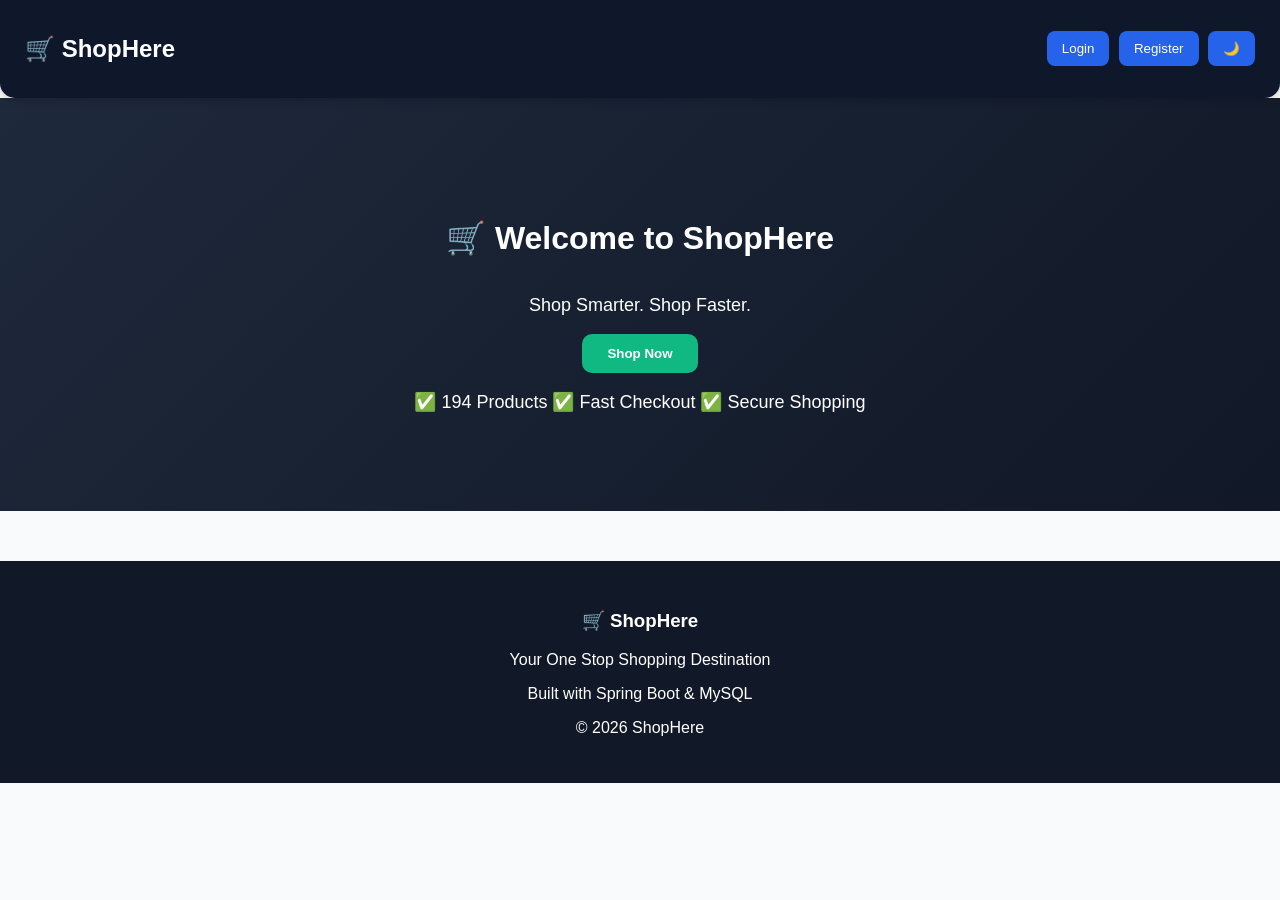
==== src/main/resources/static/index.html @ 90687da4 "Initial commit for shophere ecommerce application" ====
<!DOCTYPE html>
<html>

<head>
    <meta charset="UTF-8">
    <title>ShopHere</title>
    <link rel="stylesheet" href="style.css">
</head>

<body>

    <div id="toast"></div>

    <nav>

        <h2>🛒 ShopHere</h2>

        <div>

            <button onclick="goToLogin()">
                Login
            </button>

            <button onclick="window.location.href='register.html'">
                Register
            </button>

            <button onclick="toggleDarkMode()">
                🌙
            </button>

        </div>

    </nav>

    <div class="hero">

        <h1>🛒 Welcome to ShopHere</h1>

        <p>
            Shop Smarter. Shop Faster.
        </p>

        <button onclick="goToLogin()">
            Shop Now
        </button>

        <p>
            ✅ 194 Products
            ✅ Fast Checkout
            ✅ Secure Shopping
        </p>

    </div>

    <footer>

        <h3>🛒 ShopHere</h3>

        <p>
            Your One Stop Shopping Destination
        </p>

        <p>
            Built with Spring Boot & MySQL
        </p>

        <p>
            © 2026 ShopHere
        </p>

    </footer>

    <script src="app.js"></script>

</body>

</html>
---- src/main/resources/static/style.css ----
body{

    background:#f8fafc;

    color:#1e293b;

    margin:0;

    font-family:
        "Segoe UI",
        sans-serif;
}

h1{
    text-align:center;
    padding:20px;
}
#wishlist{

    display:grid;

    grid-template-columns:
        repeat(auto-fill,minmax(280px,1fr));

    gap:25px;

    max-width:1200px;

    margin:auto;

    padding:20px;
}
#products{
    display:grid;
    grid-template-columns:repeat(auto-fill,minmax(250px,1fr));
    gap:20px;
    padding:20px;
}
.badge{

    display:inline-block;

    background:#ecfdf5;

    color:#047857;

    padding:5px 10px;

    border-radius:20px;

    font-size:12px;

    margin-bottom:10px;
}
.card{

    background:white;

    border-radius:15px;

    padding:15px;

    text-align:center;

    box-shadow:
        0 4px 12px
        rgba(0,0,0,0.1);

    max-width:320px;

    margin:auto;

    transition:0.3s;
}
.card:hover{
transform:translateY(-8px);
box-shadow:0 10px 25px rgba(0,0,0,0.2);
}
.card h3{
font-size:16px;
min-height:45px;
}
.card h4{
color:#059669;
font-size:22px;
}
.rating{
color:#f59e0b;
font-weight:bold;
}
.card p{
    color:#555;
}
nav{
    background:#1f2937;
    color:white;
    padding:15px;
    display:flex;
    justify-content:space-between;
    align-items:center;
}
nav{

    max-width:1400px;

    margin:auto;

    border-radius:0 0 15px 15px;
}

nav button{
    background:#2563eb;
    color:white;
    border:none;
    padding:10px 15px;
    border-radius:8px;
    cursor:pointer;
    margin-left:5px;
    transition:0.3s;
}

nav button:hover{
    background:#1d4ed8;
}

.auth-box{

    width:100%;

    max-width:450px;

    background:white;

    padding:30px;

    border-radius:15px;

    box-shadow:0 10px 30px rgba(
        0,0,0,0.1
    );

    margin:auto;
}
.auth-container{

    display:flex;

    justify-content:center;

    align-items:center;

    min-height:80vh;
}
.auth-box input{

    width:100%;

    padding:12px;

    margin-bottom:15px;

    border:1px solid #ddd;

    border-radius:8px;
}

.auth-box button{
    width:100%;
    padding:10px;
}

.title{

    text-align:center;

    color:#0f172a;

    font-size:36px;

    margin-top:40px;
}

#products{
    display:grid;
    grid-template-columns:repeat(auto-fill,minmax(250px,1fr));
    gap:20px;
    padding:20px;
}
#cart{

    display:grid;

    grid-template-columns:
        repeat(auto-fit,minmax(280px,300px));

    justify-content:center;

    gap:25px;

    padding:20px;
    max-width:1200px;
margin:auto
}

.card button{

    width:auto;

    padding:10px 15px;

    border:none;

    border-radius:8px;

    cursor:pointer;

    display:block;

    margin:10px auto 0;
}
.page-container{

    width:95%;

    max-width:1400px;

    margin:auto;
}
#cart{
    padding:20px;
}
nav{
    background:#0f172a;
    color:white;

    display:flex;
    justify-content:space-between;
    align-items:center;

    padding:15px 25px;

    position:sticky;
    top:0;
    z-index:1000;

    box-shadow:0 2px 10px rgba(0,0,0,0.2);
}
#cart .card{

    background:white;

    border-radius:15px;

    padding:20px;

    text-align:center;

    box-shadow:
        0 4px 12px rgba(0,0,0,0.1);

    min-height:400px;
}
textarea{
    width:100%;
    padding:10px;
    margin-top:10px;
}

#checkoutForm{
    max-width:500px;
    margin:auto;
}
button{
background:#f59e0b;
color:white;
border:none;
padding:10px 15px;
border-radius:8px;
cursor:pointer;
transition:0.3s;
}
#pagination{

    text-align:center;

    margin:30px 0;
}

#pagination button{

    margin:5px;

    padding:10px 15px;

    border:none;

    border-radius:5px;

    cursor:pointer;

    background:#f8fafc;

    color:white;
}
.container{
    width:95%;
    max-width:1400px;
    margin:auto;
}
button:hover{
background:#059669;
transform:translateY(-2px);
}
.card button{
    background:#2563eb;
    color:white;
    border:none;
    padding:10px;
    border-radius:5px;
    cursor:pointer;
    margin-top:10px;
}

.card button:hover{
    background:#1d4ed8;
}
.search-box{
    text-align:center;
    margin:20px;
}

.search-box input{
    width:300px;
    padding:10px;
    border-radius:6px;
    border:1px solid #ccc;
}
#products{
    display:grid;
    grid-template-columns:repeat(auto-fill,minmax(250px,1fr));
    gap:20px;
    padding:20px;
}

.card{
    background:white;
    border-radius:12px;
    padding:15px;
    box-shadow:0 2px 10px rgba(0,0,0,0.1);
}
.search-box select{
    padding:10px;
    margin-left:10px;
    border-radius:6px;
}
#orders{
    padding:20px;
}

#orders .card{
    margin-bottom:15px;
}
.card img{
width:100%;
height:180px;
object-fit:contain;
}
.modal-content{

    background:white;

    width:70%;

    max-width:800px;

    padding:30px;

    border-radius:20px;

    box-shadow:0 10px 30px rgba(
        0,0,0,0.3
    );
}
.modal-content img{
    width:100%;
    max-height:300px;
    object-fit:contain;
}
.modal-content h2{
    margin-top:15px;
}
#loader{
    text-align:center;
    font-size:20px;
    font-weight:bold;
    padding:20px;
}
.modal-content button{
    background:#2563eb;
    color:white;
    border:none;
    padding:12px 20px;
    border-radius:8px;
    cursor:pointer;
}

.close{
    float:right;
    font-size:30px;
    cursor:pointer;
}
.hero{
    background:linear-gradient(
        135deg,
        #1e293b,
        #111827
    );

    color:white;

    text-align:center;

    padding:80px 20px;

    margin-bottom:30px;
}

.hero h1{

    margin-bottom:10px;
}

.hero p{

    font-size:18px;
}
.hero button{

    background:#10b981;

    color:white;

    font-weight:bold;

    padding:12px 25px;

    border-radius:10px;
}
#orders .card,
#adminOrders .card{

    margin-bottom:15px;

    border-left:5px solid #2563eb;
}
.title{
    text-align:center;
    margin-top:40px;
    margin-bottom:20px;
}
footer{
    background:#111827;
    color:white;
    text-align:center;
    padding:30px;
    margin-top:50px;
}
.dark-mode{
    background:#111827;
    color:white;
}

.dark-mode .card{
    background:#1f2937;
    color:white;
}

.dark-mode nav{
    background:#000000;
}

.dark-mode .hero{
    background:#1f2937;
}

.dark-mode .auth-box{
    background:#1f2937;
    color:white;
}

.dark-mode input,
.dark-mode textarea,
.dark-mode select{
    background:#374151;
    color:white;
    border:1px solid #555;
}

.dark-mode h1,
.dark-mode h2,
.dark-mode h3,
.dark-mode h4,
.dark-mode p,
.dark-mode span,
.dark-mode label{
    color:white;
}

.dark-mode footer{
    background:#000000;
    color:white;
}

.dark-mode button{
    background:#2563eb;
    color:white;
}

.dark-mode .card button{
    background:#2563eb;
    color:white;
}

.dark-mode .card button:hover{
    background:#1d4ed8;
}
#featuredProducts{
    display:flex;
    gap:20px;
    overflow-x:auto;
    padding:20px;
}

#featuredProducts .card{
    min-width:220px;
    width:220px;
    text-align:center;
    padding:15px;
}

#featuredProducts img{
    width:100%;
    height:180px;
    object-fit:contain;
}

#featuredProducts h4{
    margin-top:10px;
}
html{
    scroll-behavior:smooth;
}
#topBtn{
    position:fixed;
    right:20px;
    bottom:20px;

    background:#2563eb;
    color:white;

    border:none;
    width:50px;
    height:50px;

    border-radius:50%;

    cursor:pointer;
}
@media(max-width:768px){

    nav{
        flex-direction:column;
        gap:10px;
    }

    .search-box{
        flex-direction:column;
    }

    #products{
        grid-template-columns:1fr;
    }

    .modal-content{
        width:95%;
    }
}
.pending{
    color:orange;
    font-weight:bold;
}

.shipped{
    color:blue;
    font-weight:bold;
}

.delivered{
    color:green;
    font-weight:bold;
}
.active-nav{

    background:#f59e0b !important;

    color:white !important;
}
#toast{

    position:fixed;

    bottom:20px;
    right:20px;

    background:#16a34a;

    color:white;

    padding:15px 20px;

    border-radius:8px;

    display:none;

    z-index:9999;

    box-shadow:0 4px 12px rgba(0,0,0,0.3);
}
.spinner{

    width:50px;
    height:50px;

    border:5px solid #ddd;

    border-top:5px solid #2563eb;

    border-radius:50%;

    animation:spin 1s linear infinite;

    margin:auto;
}

@keyframes spin{
    from{
        transform:rotate(0deg);
    }

    to{
        transform:rotate(360deg);
    }
}
.details-card{

    display:flex;

    gap:40px;

    padding:40px;

    background:white;

    margin:30px;

    border-radius:20px;

    box-shadow:0 4px 12px rgba(0,0,0,0.1);
}

.details-card img{

    width:400px;

    height:400px;

    object-fit:contain;

    border-radius:10px;
}

.details-card h1{

    margin-bottom:15px;
}

.details-card h2{

    color:#059669;

    margin:15px 0;
}

.details-card p{

    line-height:1.6;
}

.details-card button{

    margin-right:10px;

    margin-top:15px;
}
@media(max-width:768px){

    .details-card{

        flex-direction:column;

        align-items:center;

        text-align:center;
    }

    .details-card img{

        width:100%;

        max-width:300px;

        height:auto;
    }
}
.empty-cart{

    display:flex;

    justify-content:center;

    align-items:center;

    min-height:400px;
}

.empty-cart-card{

    background:white;

    padding:40px;

    width:500px;

    text-align:center;

    border-radius:20px;

    box-shadow:
        0 8px 25px
        rgba(0,0,0,0.1);
}

.empty-cart-card h1{

    font-size:70px;

    margin-bottom:10px;
}

.empty-cart-card h2{

    margin-bottom:15px;

    color:#0f172a;
}

.empty-cart-card p{

    color:#64748b;

    margin-bottom:25px;
}
#wishlist,
#cart{

    display:grid;

    grid-template-columns:
        repeat(auto-fit,300px);

    justify-content:center;

    gap:20px;

    padding:20px;
}
#cart .card img{

    width:180px;

    height:180px;

    object-fit:contain;

    display:block;

    margin:0 auto 15px;
}

#wishlist img,
#cart img{

    width:180px;

    height:180px;

    object-fit:contain;

    margin:auto;
}
#wishlist .card,
#cart .card{

    width:300px;

    padding:20px;

    background:white;

    border-radius:15px;

    text-align:center;

    box-shadow:
        0 4px 12px
        rgba(0,0,0,0.1);
}
.quantity-controls{

    display:flex;

    justify-content:center;

    align-items:center;

    gap:20px;

    margin:20px 0;
}

.quantity-controls span{

    font-size:24px;

    font-weight:bold;
}

.quantity-controls button{

    width:40px;

    height:40px;

    border-radius:50%;

    padding:0;
}
#cartTotal{

    text-align:center;

    margin-top:30px;

    font-size:26px;

    font-weight:bold;

    color:#059669;
}
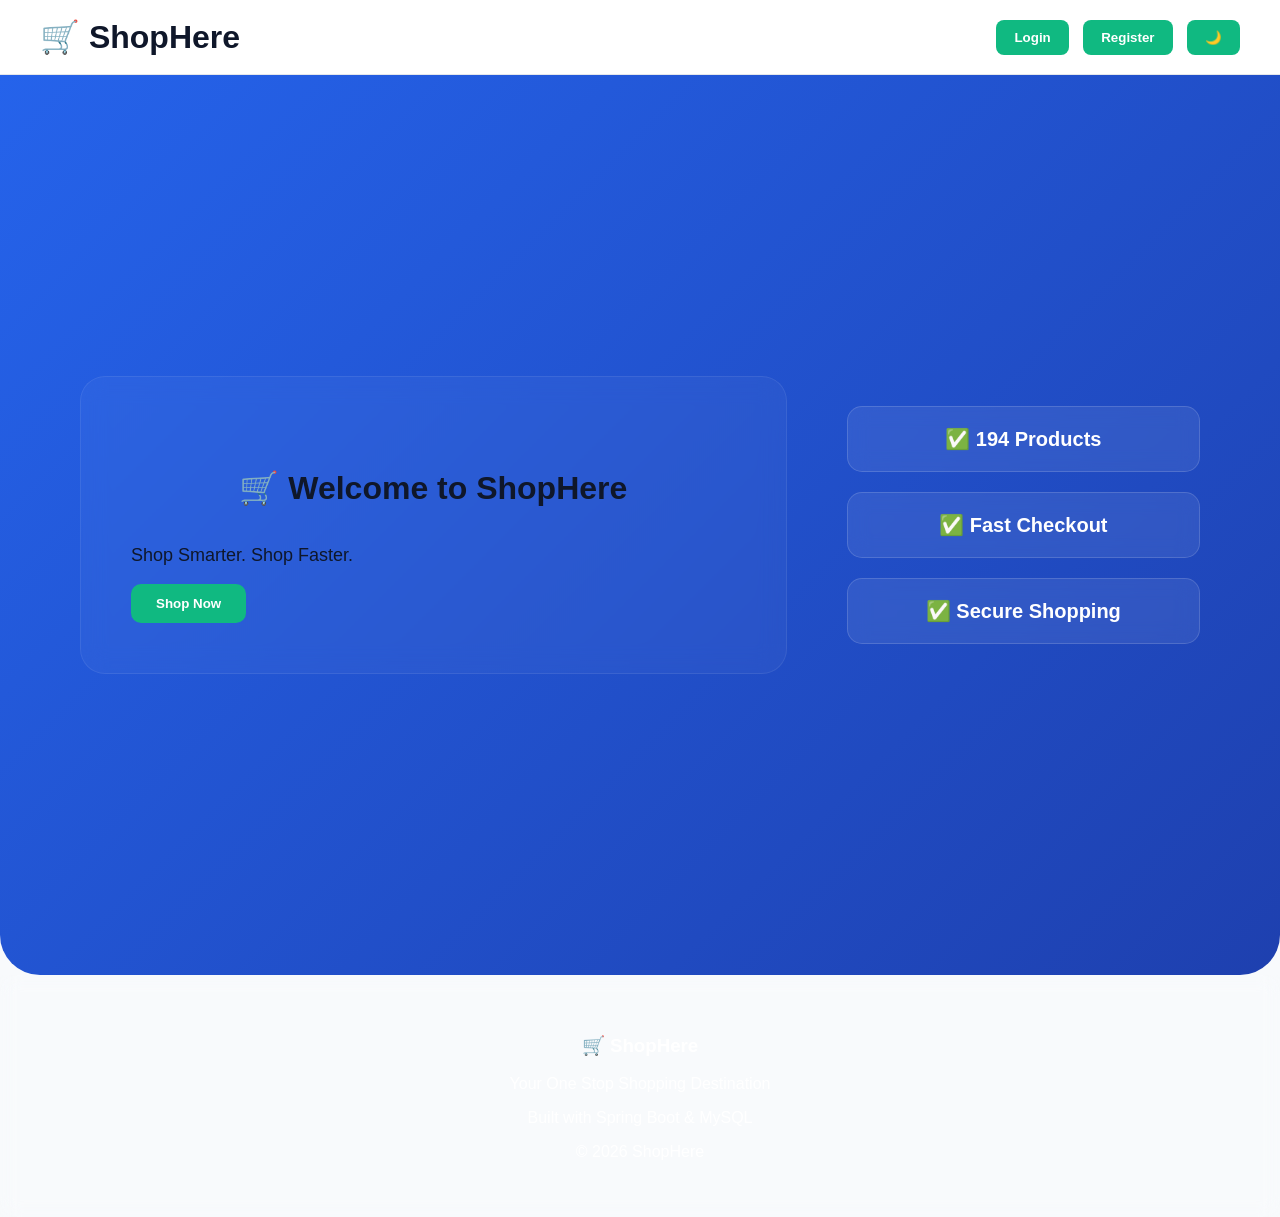
==== commit 1a824ab5: "Major changes done" ====
--- a/src/main/resources/static/index.html
+++ b/src/main/resources/static/index.html
@@ -35,23 +35,50 @@
 
     <div class="hero">
 
-        <h1>🛒 Welcome to ShopHere</h1>
+    <div class="hero-left">
 
-        <p>
-            Shop Smarter. Shop Faster.
-        </p>
+        <div class="hero-content">
 
-        <button onclick="goToLogin()">
-            Shop Now
-        </button>
+            <h1>
+                🛒 Welcome to ShopHere
+            </h1>
 
-        <p>
-            ✅ 194 Products
-            ✅ Fast Checkout
-            ✅ Secure Shopping
-        </p>
+            <p>
+                Shop Smarter. Shop Faster.
+            </p>
+
+            <button onclick="goToLogin()">
+                Shop Now
+            </button>
+
+        </div>
 
     </div>
+
+    <div class="hero-right">
+
+        <div class="feature-card">
+
+            ✅ 194 Products
+
+        </div>
+
+        <div class="feature-card">
+
+            ✅ Fast Checkout
+
+        </div>
+
+        <div class="feature-card">
+
+            ✅ Secure Shopping
+
+        </div>
+
+    </div>
+
+</div>
+
 
     <footer>
 
--- a/src/main/resources/static/style.css
+++ b/src/main/resources/static/style.css
@@ -1,14 +1,17 @@
 body{
 
-    background:#f8fafc;
-
-    color:#1e293b;
-
     margin:0;
 
-    font-family:
-        "Segoe UI",
-        sans-serif;
+    font-family:"Segoe UI",sans-serif;
+
+    background:
+linear-gradient(
+to bottom,
+#1e40af,
+#f8fafc 60%
+);
+
+    color:#0f172a;
 }
 
 h1{
@@ -30,55 +33,109 @@
 
     padding:20px;
 }
-#products{
-    display:grid;
-    grid-template-columns:repeat(auto-fill,minmax(250px,1fr));
-    gap:20px;
+.product-card button{
+
+    border:none;
+
+    padding:10px 15px;
+
+    border-radius:8px;
+
+    cursor:pointer;
+
+    margin:5px;
+
+    font-weight:600;
+}
+.product-card button:last-child{
+
+    background:#ef4444;
+
+    color:white;
+}
+.product-card button:first-of-type{
+
+    background:#2563eb;
+
+    color:white;
+}
+.badge{
+
+    display:inline-block;
+
+    background:#ecfdf5;
+
+    color:#047857;
+
+    padding:5px 10px;
+
+    border-radius:20px;
+
+    font-size:12px;
+
+    margin-bottom:10px;
+}
+.card{
+
+    width:250px;
+
+    height:520px;
+
+    background:white;
+
+    border-radius:20px;
+
     padding:20px;
-}
-.badge{
-
-    display:inline-block;
-
-    background:#ecfdf5;
-
-    color:#047857;
-
-    padding:5px 10px;
-
-    border-radius:20px;
-
-    font-size:12px;
-
-    margin-bottom:10px;
-}
-.card{
-
-    background:white;
-
-    border-radius:15px;
-
-    padding:15px;
-
-    text-align:center;
+
+    text-align:center;
+
+    display:flex;
+
+    flex-direction:column;
+
+    justify-content:space-between;
 
     box-shadow:
-        0 4px 12px
-        rgba(0,0,0,0.1);
-
-    max-width:320px;
-
-    margin:auto;
-
-    transition:0.3s;
+    0 10px 25px rgba(
+        0,0,0,0.12
+    );
+    border:
+1px solid #e5e7eb;
+}
+.card img{
+
+    width:150px;
+
+    height:150px;
+
+    object-fit:contain;
+
+    display:block;
+
+    margin:15px auto;
 }
 .card:hover{
-transform:translateY(-8px);
-box-shadow:0 10px 25px rgba(0,0,0,0.2);
+
+    transform:
+        translateY(-6px);
+
+    box-shadow:
+        0 20px 35px rgba(
+            0,
+            0,
+            0,
+            0.15
+        );
 }
 .card h3{
-font-size:16px;
-min-height:45px;
+
+    height:60px;
+
+    overflow:hidden;
+
+    font-size:18px;
+
+    line-height:1.5;
 }
 .card h4{
 color:#059669;
@@ -92,100 +149,187 @@
     color:#555;
 }
 nav{
-    background:#1f2937;
-    color:white;
-    padding:15px;
-    display:flex;
+
+    background:white;
+
+    color:#0f172a;
+
+    border-bottom:1px solid #e5e7eb;
+
+    padding:18px 40px;
+
+    display:flex;
+
     justify-content:space-between;
+
     align-items:center;
-}
-nav{
-
-    max-width:1400px;
+    position:sticky;
+top:0;
+z-index:9999;
+}
+
+nav h2{
+color:#0f172a;
+    margin:0;
+
+    font-size:32px;
+}
+nav button{
+
+    background:#10b981;
+
+    color:white;
+
+    border:none;
+
+    padding:10px 18px;
+
+    margin-left:10px;
+
+    border-radius:8px;
+
+    cursor:pointer;
+
+    font-weight:600;
+}
+
+nav button:hover{
+
+    background:#059669;
+}
+
+.auth-box{
+
+    width:100%;
+
+    max-width:550px;
+
+    background:white;
+
+    padding:40px;
+
+    border-radius:20px;
+
+    box-shadow:
+        0 10px 30px
+        rgba(0,0,0,0.1);
 
     margin:auto;
-
-    border-radius:0 0 15px 15px;
-}
-
-nav button{
-    background:#2563eb;
-    color:white;
-    border:none;
-    padding:10px 15px;
-    border-radius:8px;
-    cursor:pointer;
-    margin-left:5px;
-    transition:0.3s;
-}
-
-nav button:hover{
-    background:#1d4ed8;
-}
-
-.auth-box{
+}
+.auth-box h2{
+
+    color:#0f172a;
+}
+.auth-container{
+
+    display:flex;
+
+    justify-content:center;
+
+    align-items:center;
+
+    min-height:calc(100vh - 80px);
+
+    padding:30px;
+}
+.auth-box input{
 
     width:100%;
 
-    max-width:450px;
-
-    background:white;
-
-    padding:30px;
-
-    border-radius:15px;
-
-    box-shadow:0 10px 30px rgba(
-        0,0,0,0.1
-    );
-
-    margin:auto;
-}
-.auth-container{
-
-    display:flex;
-
-    justify-content:center;
-
-    align-items:center;
-
-    min-height:80vh;
-}
-.auth-box input{
+    height:55px;
+
+    padding:0 16px;
+
+    margin-bottom:18px;
+
+    box-sizing:border-box;
+
+    border-radius:12px;
+
+    border:1px solid #d1d5db;
+}
+.auth-box a{
+
+    color:#2563eb;
+
+    font-weight:600;
+
+    text-decoration:none;
+}
+.auth-box a:hover{
+
+    color:#1d4ed8;
+
+    text-decoration:underline;
+}
+.auth-box input::placeholder{
+
+    color:#d1d5db;
+}
+.auth-box button{
 
     width:100%;
 
-    padding:12px;
-
-    margin-bottom:15px;
+    height:55px;
+
+    margin-top:10px;
+
+    border-radius:12px;
+
+    background:#10b981;
+
+    font-size:16px;
+
+    font-weight:600;
+}
+.auth-box button:hover{
+
+    background:#059669;
+}
+.auth-box input,
+.auth-box button{
+
+    width:100%;
+
+    height:56px;
+
+    box-sizing:border-box;
+
+    border-radius:12px;
+}
+.auth-box p{
+
+    text-align:center;
+
+    margin-top:20px;
+}
+#qrImage{
+
+    width:220px;
+
+    height:220px;
+
+    display:block;
+
+    margin:20px auto;
+
+    border-radius:10px;
 
     border:1px solid #ddd;
-
-    border-radius:8px;
-}
-
-.auth-box button{
-    width:100%;
-    padding:10px;
-}
-
+}
 .title{
 
     text-align:center;
 
+    font-size:48px;
+
+    margin-top:50px;
+
+    margin-bottom:40px;
+
     color:#0f172a;
-
-    font-size:36px;
-
-    margin-top:40px;
-}
-
-#products{
-    display:grid;
-    grid-template-columns:repeat(auto-fill,minmax(250px,1fr));
-    gap:20px;
-    padding:20px;
-}
+}
+
 #cart{
 
     display:grid;
@@ -228,22 +372,6 @@
 }
 #cart{
     padding:20px;
-}
-nav{
-    background:#0f172a;
-    color:white;
-
-    display:flex;
-    justify-content:space-between;
-    align-items:center;
-
-    padding:15px 25px;
-
-    position:sticky;
-    top:0;
-    z-index:1000;
-
-    box-shadow:0 2px 10px rgba(0,0,0,0.2);
 }
 #cart .card{
 
@@ -281,27 +409,38 @@
 }
 #pagination{
 
-    text-align:center;
-
-    margin:30px 0;
-}
-
-#pagination button{
-
-    margin:5px;
-
-    padding:10px 15px;
-
-    border:none;
-
-    border-radius:5px;
-
-    cursor:pointer;
-
-    background:#f8fafc;
-
-    color:white;
-}
+    display:flex;
+
+    justify-content:center;
+
+    flex-wrap:wrap;
+
+    gap:10px;
+
+    margin:40px auto;
+
+    padding:20px;
+}
+
+#pagination{
+
+    display:flex;
+
+    justify-content:center;
+
+    flex-wrap:wrap;
+
+    gap:10px;
+
+    margin:40px auto;
+
+    padding:20px;
+}
+#pagination button:hover{
+
+    background:#1d4ed8;
+}
+
 .container{
     width:95%;
     max-width:1400px;
@@ -336,17 +475,22 @@
     border:1px solid #ccc;
 }
 #products{
+
     display:grid;
-    grid-template-columns:repeat(auto-fill,minmax(250px,1fr));
-    gap:20px;
-    padding:20px;
-}
-
-.card{
-    background:white;
-    border-radius:12px;
-    padding:15px;
-    box-shadow:0 2px 10px rgba(0,0,0,0.1);
+
+    grid-template-columns:
+        repeat(
+            auto-fit,
+            250px
+        );
+
+    justify-content:center;
+
+    column-gap:60px;
+
+    row-gap:50px;
+
+    padding:40px;
 }
 .search-box select{
     padding:10px;
@@ -354,16 +498,63 @@
     border-radius:6px;
 }
 #orders{
+
+    display:grid;
+
+    grid-template-columns:
+        repeat(4,320px);
+
+    justify-content:center;
+
+    gap:30px;
+
     padding:20px;
 }
-
-#orders .card{
-    margin-bottom:15px;
-}
-.card img{
-width:100%;
-height:180px;
-object-fit:contain;
+.order-card{
+
+    width:320px;
+
+    height:350px;
+
+    background:white;
+
+    border-radius:20px;
+
+    padding:25px;
+
+    border-left:5px solid #2563eb;
+
+    box-shadow:0 4px 15px rgba(0,0,0,0.1);
+
+    display:flex;
+
+    flex-direction:column;
+
+    justify-content:space-evenly;
+
+    text-align:center;
+
+    box-sizing:border-box;
+}
+.order-products{
+
+    height:60px;
+
+    overflow:hidden;
+
+    display:flex;
+
+    align-items:center;
+
+    justify-content:center;
+}
+#orders .card:hover{
+
+    transform:translateY(-5px);
+
+    box-shadow:
+        0 10px 25px
+        rgba(0,0,0,0.15);
 }
 .modal-content{
 
@@ -410,19 +601,28 @@
     cursor:pointer;
 }
 .hero{
-    background:linear-gradient(
-        135deg,
-        #1e293b,
-        #111827
-    );
-
-    color:white;
-
-    text-align:center;
-
-    padding:80px 20px;
-
-    margin-bottom:30px;
+
+    background:
+        linear-gradient(
+            135deg,
+            #2563eb,
+            #1e40af
+        );
+
+    min-height:100vh;
+
+    border-radius:
+        0 0 40px 40px;
+
+    display:flex;
+
+    justify-content:space-between;
+
+    align-items:center;
+
+    padding:80px;
+
+    box-sizing:border-box;
 }
 
 .hero h1{
@@ -445,6 +645,45 @@
     padding:12px 25px;
 
     border-radius:10px;
+}
+.hero-content{
+
+    background:
+        rgba(
+            255,255,255,
+            0.04
+        );
+
+    border:
+        1px solid rgba(
+            255,255,255,
+            0.08
+        );
+
+    border-radius:25px;
+
+    padding:50px;
+
+    backdrop-filter:
+        blur(12px);
+
+    max-width:700px;
+}
+#adminOrders{
+
+    display:grid;
+
+    grid-template-columns:
+        repeat(
+            auto-fill,
+            minmax(320px,320px)
+        );
+
+    justify-content:center;
+
+    gap:30px;
+
+    padding:30px;
 }
 #orders .card,
 #adminOrders .card{
@@ -453,17 +692,61 @@
 
     border-left:5px solid #2563eb;
 }
-.title{
-    text-align:center;
-    margin-top:40px;
-    margin-bottom:20px;
+#adminOrders select{
+
+    width:100%;
+
+    padding:10px;
+
+    border-radius:10px;
+
+    border:1px solid #cbd5e1;
+
+    background:white;
+
+    font-weight:600;
+
+    margin-top:10px;
+}
+.dashboard-header{
+
+    text-align:center;
+
+    margin:50px 0;
+}
+
+.dashboard-header p{
+
+    text-align:center;
+
+    color:#64748b;
+
+    font-size:18px;
 }
 footer{
-    background:#111827;
-    color:white;
-    text-align:center;
-    padding:30px;
-    margin-top:50px;
+
+    background:
+        rgba(
+            255,255,255,
+            0.03
+        );
+
+    backdrop-filter:
+        blur(10px);
+
+    border-top:
+        1px solid rgba(
+            255,255,255,
+            0.08
+        );
+
+    color:white;
+
+    text-align:center;
+
+    padding:40px;
+
+    margin-top:0;
 }
 .dark-mode{
     background:#111827;
@@ -586,17 +869,23 @@
     }
 }
 .pending{
-    color:orange;
+
+    color:#f59e0b;
+
     font-weight:bold;
 }
 
 .shipped{
-    color:blue;
+
+    color:#2563eb;
+
     font-weight:bold;
 }
 
 .delivered{
-    color:green;
+
+    color:#10b981;
+
     font-weight:bold;
 }
 .active-nav{
@@ -605,26 +894,53 @@
 
     color:white !important;
 }
-#toast{
+.toast{
 
     position:fixed;
 
-    bottom:20px;
+    top:20px;
+
     right:20px;
 
-    background:#16a34a;
-
-    color:white;
+    min-width:280px;
 
     padding:15px 20px;
 
-    border-radius:8px;
-
-    display:none;
+    border-radius:10px;
+
+    color:white;
+
+    font-weight:600;
 
     z-index:9999;
 
-    box-shadow:0 4px 12px rgba(0,0,0,0.3);
+    opacity:0;
+
+    transform:translateX(100px);
+
+    transition:all .4s ease;
+}
+
+.toast.show{
+
+    opacity:1;
+
+    transform:translateX(0);
+}
+
+.toast.success{
+
+    background:#10b981;
+}
+
+.toast.error{
+
+    background:#ef4444;
+}
+
+.toast.warning{
+
+    background:#f59e0b;
 }
 .spinner{
 
@@ -655,52 +971,68 @@
 
     display:flex;
 
-    gap:40px;
+    gap:50px;
+
+    align-items:center;
+
+    background:white;
 
     padding:40px;
 
-    background:white;
-
-    margin:30px;
-
     border-radius:20px;
 
-    box-shadow:0 4px 12px rgba(0,0,0,0.1);
+    box-shadow:
+        0 10px 30px
+        rgba(0,0,0,0.08);
+
+    max-width:1400px;
+
+    margin:20px auto;
 }
 
 .details-card img{
 
-    width:400px;
-
-    height:400px;
+    width:450px;
+
+    height:450px;
 
     object-fit:contain;
+}
+
+.details-card h1{
+
+    font-size:42px;
+
+    margin-bottom:20px;
+}
+
+.details-card p{
+
+    line-height:1.8;
+}
+
+.details-card h2{
+
+    color:#059669;
+
+    font-size:36px;
+
+    margin:20px 0;
+}
+
+.details-card button{
+
+    padding:12px 20px;
+
+    border:none;
 
     border-radius:10px;
-}
-
-.details-card h1{
-
-    margin-bottom:15px;
-}
-
-.details-card h2{
-
-    color:#059669;
-
-    margin:15px 0;
-}
-
-.details-card p{
-
-    line-height:1.6;
-}
-
-.details-card button{
+
+    cursor:pointer;
 
     margin-right:10px;
 
-    margin-top:15px;
+    font-weight:600;
 }
 @media(max-width:768px){
 
@@ -770,6 +1102,48 @@
 
     margin-bottom:25px;
 }
+.empty-card{
+
+    width:500px;
+
+    max-width:90%;
+
+    margin:80px auto;
+
+    padding:40px;
+
+    background:white;
+
+    text-align:center;
+
+    border-radius:20px;
+
+    box-shadow:
+        0 10px 30px rgba(
+            0,0,0,0.1
+        );
+}
+
+.empty-card h1{
+
+    font-size:70px;
+
+    margin-bottom:10px;
+}
+
+.empty-card h2{
+
+    margin-bottom:15px;
+
+    color:#0f172a;
+}
+
+.empty-card p{
+
+    color:#64748b;
+
+    margin-bottom:25px;
+}
 #wishlist,
 #cart{
 
@@ -780,7 +1154,7 @@
 
     justify-content:center;
 
-    gap:20px;
+    gap:25px;
 
     padding:20px;
 }
@@ -866,4 +1240,629 @@
     font-weight:bold;
 
     color:#059669;
+}
+#welcomeUser{
+
+    font-size:18px;
+
+    font-weight:600;
+
+    color:#0f172a;
+
+    background:none;
+
+    padding:0;
+
+    margin-right:15px;
+}
+.order-products{
+
+    height:70px;
+
+    overflow:hidden;
+
+    line-height:1.5;
+}
+.reset-btn{
+
+    background:#ef4444;
+
+    color:white;
+
+    border:none;
+
+    padding:10px 16px;
+
+    border-radius:8px;
+
+    cursor:pointer;
+
+    margin-left:10px;
+
+    font-weight:600;
+}
+.admin-navbar{
+
+    position:relative;
+
+    display:flex;
+
+    justify-content:center;
+
+    align-items:center;
+
+    background:#071534;
+
+    padding:25px;
+
+    border-radius:0 0 20px 20px;
+}
+
+.back-store-btn{
+
+    position:absolute;
+
+    left:30px;
+
+    background:white;
+
+    color:#071534;
+
+    border:none;
+
+    padding:10px 18px;
+
+    border-radius:10px;
+
+    font-weight:600;
+
+    cursor:pointer;
+
+    transition:.3s;
+}
+
+.back-store-btn:hover{
+
+    background:#e2e8f0;
+}
+
+.admin-navbar h1{
+
+    color:white;
+
+    margin:0;
+
+    font-size:45px;
+}
+
+.admin-navbar p{
+
+    color:#cbd5e1;
+
+    margin-top:8px;
+
+    margin-bottom:0;
+}
+.admin-filters{
+
+    display:flex;
+
+    justify-content:center;
+
+    align-items:center;
+
+    gap:15px;
+
+    margin:30px 0;
+
+    flex-wrap:wrap;
+}
+.reset-btn:hover{
+
+    background:#dc2626;
+}
+.back-btn{
+
+    background:#2563eb;
+
+    color:white;
+
+    border:none;
+
+    padding:12px 20px;
+
+    border-radius:10px;
+
+    cursor:pointer;
+
+    margin:20px;
+
+    font-weight:600;
+}
+
+.back-btn:hover{
+
+    background:#1d4ed8;
+}
+.details-header{
+
+    max-width:1400px;
+
+    margin:20px auto 0;
+}
+
+.back-link{
+
+    text-decoration:none;
+
+    color:#2563eb;
+
+    font-weight:600;
+
+    font-size:16px;
+
+    transition:.3s;
+}
+
+.back-link:hover{
+
+    color:#1d4ed8;
+}
+.breadcrumb{
+
+    max-width:1400px;
+
+    margin:25px auto 15px;
+
+    padding:0 10px;
+
+    font-size:15px;
+
+    color:#64748b;
+}
+
+.breadcrumb a{
+
+    text-decoration:none;
+
+    color:#2563eb;
+
+    font-weight:600;
+}
+
+.breadcrumb a:hover{
+
+    text-decoration:underline;
+}
+
+.breadcrumb span{
+
+    margin:0 6px;
+}
+#dashboardStats{
+
+    display:grid;
+
+    grid-template-columns:
+        repeat(4,1fr);
+
+    gap:20px;
+
+    margin:30px;
+}
+.stat-card{
+
+    background:white;
+
+    padding:30px;
+
+    border-radius:20px;
+
+    text-align:center;
+
+    box-shadow:
+        0 8px 20px rgba(
+            0,0,0,0.08
+        );
+
+    border-top:
+        5px solid #10b981;
+}
+.stat-card h2{
+
+    color:#2563eb;
+
+    margin-top:10px;
+}
+.stat-card:hover{
+
+    transform:
+        translateY(-5px);
+}
+.admin-filters{
+
+    display:flex;
+
+    gap:15px;
+
+    justify-content:center;
+
+    margin:30px;
+}
+.admin-actions{
+
+    text-align:center;
+
+    margin:20px;
+}
+#adminOrders .card{
+
+    width:320px;
+
+    min-height:450px;
+
+    padding:25px;
+
+    box-sizing:border-box;
+
+    display:flex;
+
+    flex-direction:column;
+
+    justify-content:space-between;
+
+    text-align:center;
+
+    background:white;
+
+    border-radius:20px;
+
+    border-top:5px solid #2563eb;
+
+    box-shadow:
+        0 10px 25px rgba(
+            0,0,0,0.08
+        );
+}
+.admin-welcome{
+
+    text-align:center;
+
+    margin:40px 0;
+}
+
+.admin-welcome h1{
+
+    font-size:48px;
+
+    color:#0f172a;
+
+    margin-bottom:10px;
+}
+
+.admin-welcome p{
+
+    color:#64748b;
+
+    font-size:18px;
+}
+.form-card{
+
+    max-width:600px;
+
+    margin:20px auto;
+
+    padding:20px;
+
+    background:white;
+
+    border-radius:15px;
+
+    box-shadow:
+        0 4px 12px
+        rgba(0,0,0,0.1);
+}
+
+.form-card input,
+.form-card textarea{
+
+    width:100%;
+
+    margin-bottom:15px;
+
+    padding:12px;
+}
+.order-products{
+
+    height:80px;
+
+    display:flex;
+
+    align-items:center;
+
+    justify-content:center;
+
+    overflow:hidden;
+
+    text-align:center;
+
+    line-height:1.5;
+}
+.admin-header{
+
+    text-align:center;
+
+    margin:40px 0;
+}
+
+.admin-header h1{
+
+    font-size:48px;
+
+    color:#0f172a;
+
+    margin-bottom:10px;
+}
+
+.admin-header p{
+
+    color:#64748b;
+
+    font-size:18px;
+}
+.payment-method{
+
+    display:flex;
+
+    flex-direction:column;
+
+    gap:15px;
+
+    margin:20px 0;
+}
+
+.method-option{
+
+    display:flex;
+
+    align-items:center;
+
+    gap:12px;
+
+    padding:15px;
+
+    border:1px solid #e5e7eb;
+
+    border-radius:12px;
+
+    background:white;
+
+    cursor:pointer;
+
+    transition:.3s;
+}
+
+.method-option:hover{
+
+    border-color:#2563eb;
+
+    background:#f8fafc;
+}
+
+.method-option input{
+
+    width:18px;
+
+    height:18px;
+}
+
+#paymentAmount{
+
+    text-align:center;
+
+    color:#10b981;
+
+    font-size:28px;
+
+    font-weight:bold;
+
+    margin:15px 0;
+}
+#qrCode{
+
+    display:flex;
+
+    justify-content:center;
+
+    margin:20px auto;
+}
+.success-box{
+
+    max-width:500px;
+
+    text-align:center;
+
+    padding:50px;
+
+    display:flex;
+
+    flex-direction:column;
+
+    align-items:center;
+
+    gap:20px;
+}
+
+.success-box h1{
+
+    font-size:70px;
+
+    margin:0;
+
+    color:#10b981;
+}
+
+.success-box h2{
+
+    margin:0;
+
+    color:#0f172a;
+
+    font-size:34px;
+
+    text-align:center;
+}
+
+.success-box p{
+
+    margin:0;
+
+    color:#64748b;
+
+    font-size:18px;
+
+    text-align:center;
+}
+
+.success-box button{
+
+    width:250px;
+
+    margin-top:10px;
+
+    font-size:18px;
+
+    font-weight:600;
+}
+.success-box{
+
+    border-top:
+        5px solid #10b981;
+}
+#checkoutForm{
+
+    max-width:600px;
+
+    margin:auto;
+
+    padding:35px;
+
+    background:white;
+
+    border-radius:20px;
+
+    box-shadow:
+        0 8px 25px
+        rgba(0,0,0,0.08);
+}
+
+#checkoutForm input,
+#checkoutForm textarea{
+
+    width:100%;
+
+    padding:15px;
+
+    margin-bottom:18px;
+
+    border:1px solid #d1d5db;
+
+    border-radius:12px;
+
+    box-sizing:border-box;
+
+    font-size:15px;
+}
+
+#checkoutForm textarea{
+
+    min-height:120px;
+
+    resize:none;
+}
+#passwordHint{
+
+    display:block;
+
+    margin-top:8px;
+
+    margin-bottom:15px;
+
+    color:#64748b;
+
+    font-size:13px;
+}
+#passwordError{
+
+    display:block;
+
+    margin-top:8px;
+
+    margin-bottom:15px;
+
+    color:#ef4444;
+
+    font-size:13px;
+
+    font-weight:600;
+}
+.hero{
+
+    display:flex;
+
+    justify-content:space-between;
+
+    align-items:center;
+
+    gap:60px;
+}
+
+.hero-left{
+
+    flex:2;
+}
+
+.hero-right{
+
+    flex:1;
+
+    display:flex;
+
+    flex-direction:column;
+
+    gap:20px;
+}
+
+.feature-card{
+
+    background:
+        rgba(
+            255,
+            255,
+            255,
+            0.08
+        );
+
+    padding:20px;
+
+    border-radius:15px;
+
+    color:white;
+
+    font-size:20px;
+
+    font-weight:600;
+
+    text-align:center;
+
+    border:
+        1px solid rgba(
+            255,
+            255,
+            255,
+            0.15
+        );
+
+    backdrop-filter:
+        blur(10px);
 }
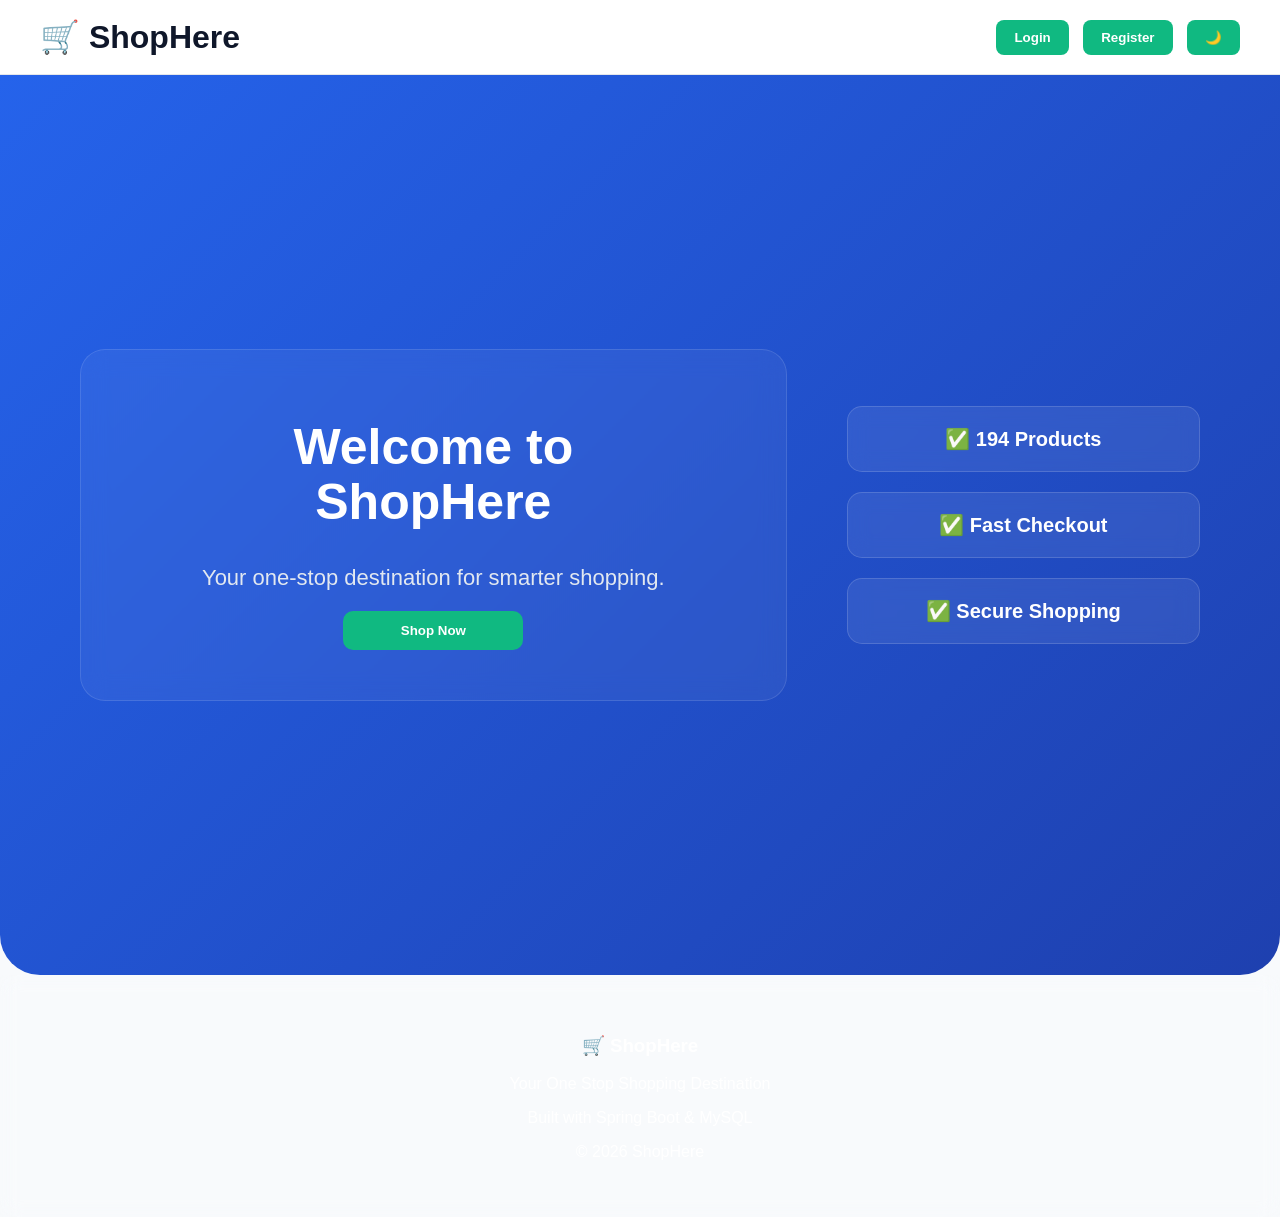
==== commit c4555d72: "Ready to deploy" ====
--- a/src/main/resources/static/index.html
+++ b/src/main/resources/static/index.html
@@ -40,11 +40,13 @@
         <div class="hero-content">
 
             <h1>
-                🛒 Welcome to ShopHere
-            </h1>
+    Welcome to
+    <br>
+    ShopHere
+</h1>
 
             <p>
-                Shop Smarter. Shop Faster.
+                Your one-stop destination for smarter shopping.
             </p>
 
             <button onclick="goToLogin()">
--- a/src/main/resources/static/style.css
+++ b/src/main/resources/static/style.css
@@ -649,26 +649,55 @@
 .hero-content{
 
     background:
-        rgba(
-            255,255,255,
-            0.04
-        );
+        rgba(255,255,255,0.05);
 
     border:
-        1px solid rgba(
-            255,255,255,
-            0.08
-        );
+        1px solid rgba(255,255,255,0.12);
 
     border-radius:25px;
 
-    padding:50px;
-
-    backdrop-filter:
-        blur(12px);
-
-    max-width:700px;
-}
+    padding:50px 70px;
+
+    backdrop-filter:blur(12px);
+
+    max-width:650px;
+
+    min-height:220px;
+
+    display:flex;
+
+    flex-direction:column;
+
+    justify-content:center;
+    align-items:center;
+
+text-align:center;
+}
+.hero-content button{
+
+    width:180px;
+
+    margin-top:0;
+}
+.hero-content p{
+
+    margin:0 0 20px;
+
+    font-size:22px;
+
+    color:#e2e8f0;
+}
+.hero-content h1{
+
+    margin:0 0 15px 0;
+
+    font-size:50px;
+
+    line-height:1.1;
+
+    color:white;
+}
+
 #adminOrders{
 
     display:grid;
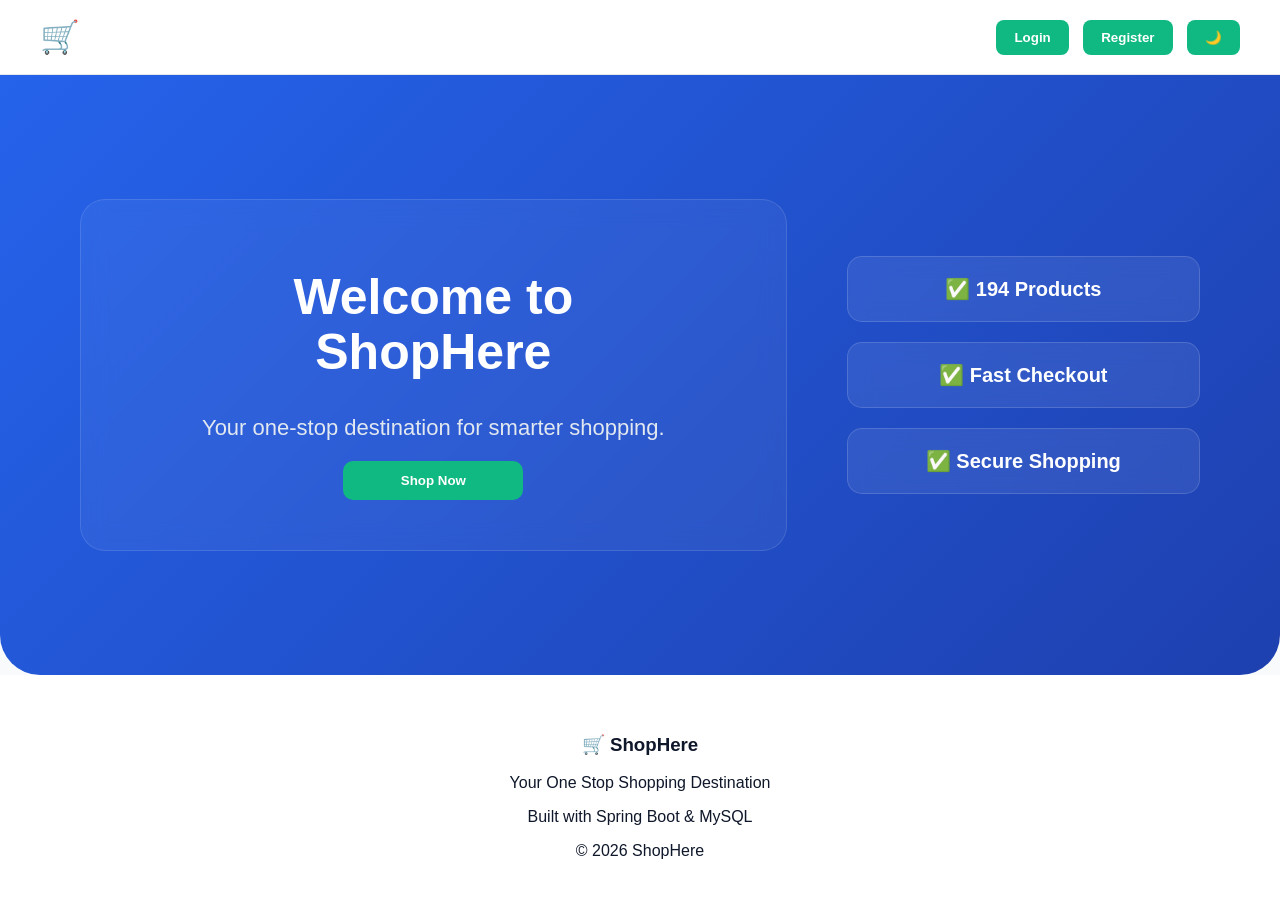
==== commit 4ca58e92: "jenikins check" ====
--- a/src/main/resources/static/index.html
+++ b/src/main/resources/static/index.html
@@ -13,7 +13,7 @@
 
     <nav>
 
-        <h2>🛒 ShopHere</h2>
+        <h2>🛒</h2>
 
         <div>
 
--- a/src/main/resources/static/style.css
+++ b/src/main/resources/static/style.css
@@ -78,8 +78,8 @@
 .card{
 
     width:250px;
-
-    height:520px;
+    min-height:380px;
+    height:auto;
 
     background:white;
 
@@ -202,7 +202,7 @@
 
     width:100%;
 
-    max-width:550px;
+    max-width:700px;
 
     background:white;
 
@@ -226,11 +226,11 @@
 
     justify-content:center;
 
-    align-items:center;
-
-    min-height:calc(100vh - 80px);
-
-    padding:30px;
+    align-items:flex-start;
+
+    padding-top:80px;
+
+    padding-bottom:40px;
 }
 .auth-box input{
 
@@ -374,19 +374,24 @@
     padding:20px;
 }
 #cart .card{
-
+    width:300px;
     background:white;
-
     border-radius:15px;
-
     padding:20px;
-
-    text-align:center;
-
+    text-align:center;
     box-shadow:
         0 4px 12px rgba(0,0,0,0.1);
 
-    min-height:400px;
+    min-height:auto;
+    height:auto;
+    display:flex;
+    flex-direction:column;
+    justify-content:center;
+    gap:15px;
+}
+#cart .card h3{
+    height:auto;
+    margin:10px 0;
 }
 textarea{
     width:100%;
@@ -609,7 +614,7 @@
             #1e40af
         );
 
-    min-height:100vh;
+    min-height:600px;
 
     border-radius:
         0 0 40px 40px;
@@ -753,28 +758,10 @@
     font-size:18px;
 }
 footer{
-
-    background:
-        rgba(
-            255,255,255,
-            0.03
-        );
-
-    backdrop-filter:
-        blur(10px);
-
-    border-top:
-        1px solid rgba(
-            255,255,255,
-            0.08
-        );
-
-    color:white;
-
-    text-align:center;
-
+    background:white;
+    color:#0f172a;
+    text-align:center;
     padding:40px;
-
     margin-top:0;
 }
 .dark-mode{
@@ -1179,7 +1166,7 @@
     display:grid;
 
     grid-template-columns:
-        repeat(auto-fit,300px);
+        repeat(auto-fit,minmax(280px,300px));
 
     justify-content:center;
 
@@ -1189,15 +1176,15 @@
 }
 #cart .card img{
 
-    width:180px;
-
-    height:180px;
+    width:160px;
+
+    height:160px;
 
     object-fit:contain;
 
     display:block;
 
-    margin:0 auto 15px;
+    margin:0 auto 10px;
 }
 
 #wishlist img,
@@ -1211,22 +1198,110 @@
 
     margin:auto;
 }
+#wishlist,
+#cart{
+
+    display:grid;
+
+    grid-template-columns:
+        repeat(
+            auto-fit,
+            250px
+        );
+
+    justify-content:center;
+
+    column-gap:60px;
+
+    row-gap:50px;
+
+    padding:40px;
+}
+
 #wishlist .card,
 #cart .card{
 
-    width:300px;
+    width:250px;
+
+    height:520px;
+
+    background:white;
+
+    border-radius:20px;
 
     padding:20px;
 
-    background:white;
-
-    border-radius:15px;
-
-    text-align:center;
+    text-align:center;
+
+    display:flex;
+
+    flex-direction:column;
+
+    justify-content:space-between;
 
     box-shadow:
-        0 4px 12px
-        rgba(0,0,0,0.1);
+        0 10px 25px rgba(
+            0,0,0,0.12
+        );
+
+    border:
+        1px solid #e5e7eb;
+}
+
+#wishlist .card img,
+#cart .card img{
+
+    width:150px;
+
+    height:150px;
+
+    object-fit:contain;
+
+    display:block;
+
+    margin:15px auto;
+}
+
+#wishlist .card h3,
+#cart .card h3{
+
+    height:60px;
+
+    overflow:hidden;
+
+    font-size:18px;
+
+    line-height:1.5;
+}
+
+#wishlist .card h4,
+#cart .card h4{
+
+    color:#059669;
+
+    font-size:22px;
+}
+
+#wishlist .card button,
+#cart .card button{
+
+    background:#2563eb;
+
+    color:white;
+
+    border:none;
+
+    padding:10px;
+
+    border-radius:8px;
+
+    cursor:pointer;
+}
+
+#wishlist .card button:hover,
+#cart .card button:hover{
+
+    background:#1d4ed8;
 }
 .quantity-controls{
 
@@ -1894,4 +1969,177 @@
 
     backdrop-filter:
         blur(10px);
+}
+.profile-card{
+
+    width:100%;
+
+    max-width:800px;
+
+    background:white;
+
+    padding:50px;
+
+    border-radius:25px;
+
+    box-shadow:
+        0 10px 30px
+        rgba(
+            0,
+            0,
+            0,
+            0.08
+        );
+
+    margin:auto;
+}
+
+.profile-card h2{
+
+    text-align:center;
+
+    font-size:38px;
+
+    margin-bottom:40px;
+
+    color:#0f172a;
+}
+
+.profile-item{
+
+    display:flex;
+
+    justify-content:space-between;
+
+    align-items:center;
+
+    padding:20px 0;
+
+    border-bottom:
+        1px solid #e5e7eb;
+
+    font-size:20px;
+}
+
+.profile-item:last-child{
+
+    border-bottom:none;
+}
+
+.profile-item strong{
+
+    color:#2563eb;
+
+    font-weight:600;
+}
+
+.profile-item span{
+
+    color:#334155;
+
+    font-weight:500;
+}
+
+.profile-card:hover{
+
+    transform:
+        translateY(-2px);
+
+    transition:.3s;
+}
+#profileForm{
+
+    display:none;
+
+    margin-top:25px;
+}
+
+#profileForm input,
+#profileForm textarea{
+
+    width:100%;
+
+    padding:12px;
+
+    margin-bottom:15px;
+
+    border:1px solid #d1d5db;
+
+    border-radius:10px;
+
+    box-sizing:border-box;
+}
+
+#updateProfileBtn{
+
+    margin-top:25px;
+
+    width:100%;
+}
+.profile-update-btn{
+
+    float:right;
+
+    margin-bottom:25px;
+
+    background:#2563eb;
+
+    color:white;
+
+    border:none;
+
+    padding:12px 20px;
+
+    border-radius:10px;
+
+    cursor:pointer;
+
+    font-weight:600;
+}
+
+.profile-update-btn:hover{
+
+    background:#1d4ed8;
+}
+.auth-box label{
+
+    display:block;
+
+    margin-bottom:8px;
+
+    margin-top:15px;
+
+    font-size:16px;
+
+    font-weight:600;
+
+    color:#0f172a;
+}
+
+#phoneError{
+
+    display:block;
+
+    margin-top:6px;
+
+    margin-bottom:10px;
+
+    color:#ef4444;
+
+    font-size:13px;
+
+    font-weight:600;
+}
+
+#addressInput{
+
+    min-height:120px;
+
+    resize:none;
+}
+footer h2,
+footer h3,
+footer p,
+footer span{
+    color:#0f172a;
 }
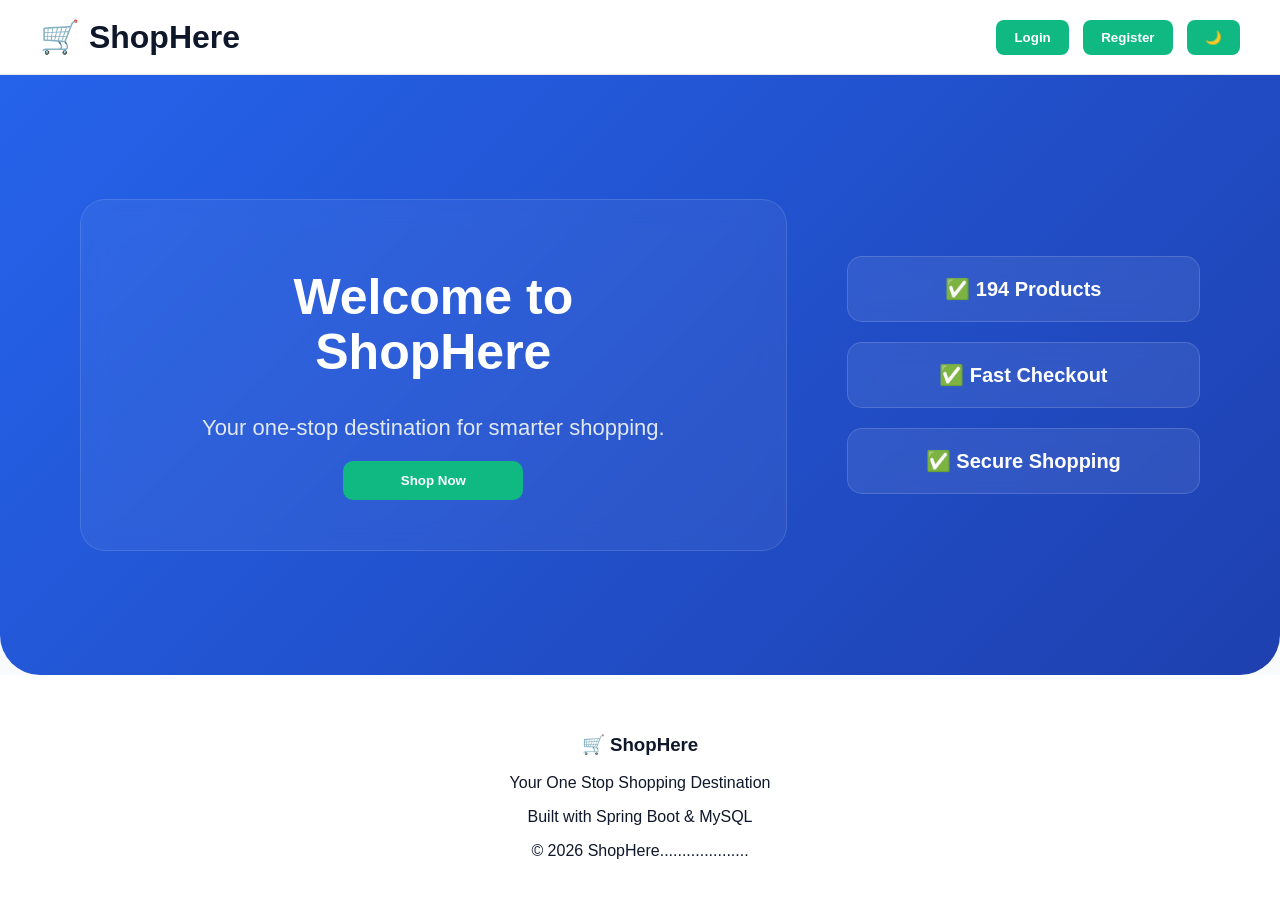
==== commit 6fb79716: "jenikins check" ====
--- a/src/main/resources/static/index.html
+++ b/src/main/resources/static/index.html
@@ -13,7 +13,7 @@
 
     <nav>
 
-        <h2>🛒</h2>
+        <h2>🛒 ShopHere</h2>
 
         <div>
 
@@ -95,7 +95,7 @@
         </p>
 
         <p>
-            © 2026 ShopHere
+            © 2026 ShopHere....................
         </p>
 
     </footer>
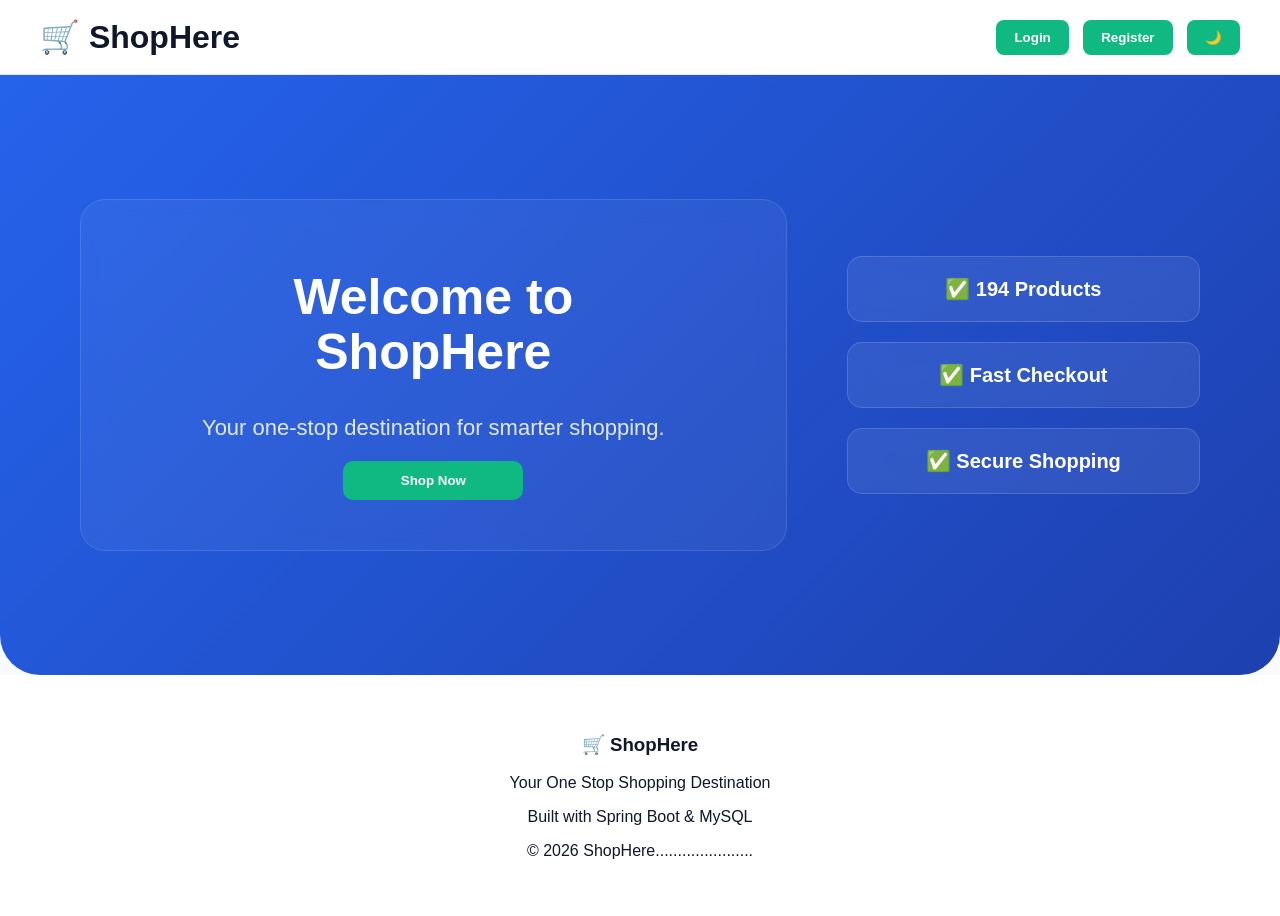
==== commit 60b42117: "update homepage" ====
--- a/src/main/resources/static/index.html
+++ b/src/main/resources/static/index.html
@@ -95,7 +95,7 @@
         </p>
 
         <p>
-            © 2026 ShopHere....................
+            © 2026 ShopHere......................
         </p>
 
     </footer>
